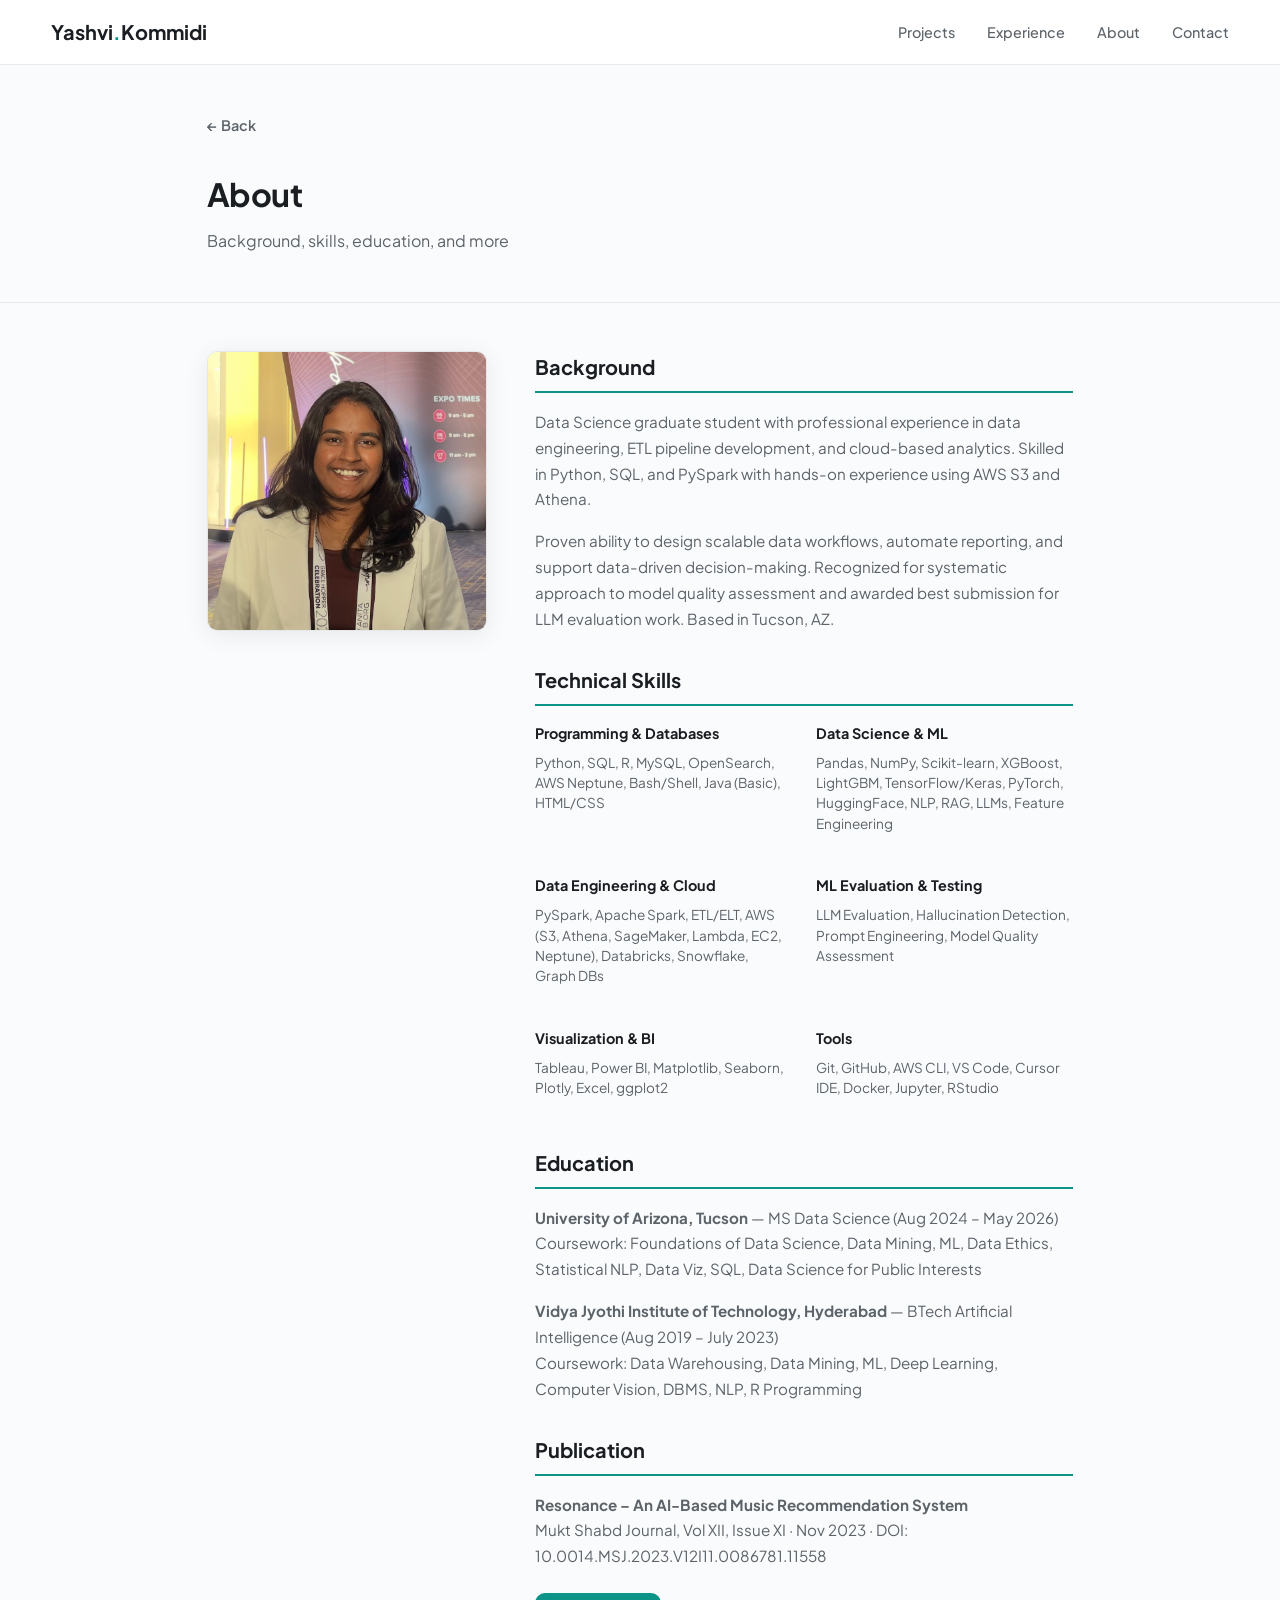
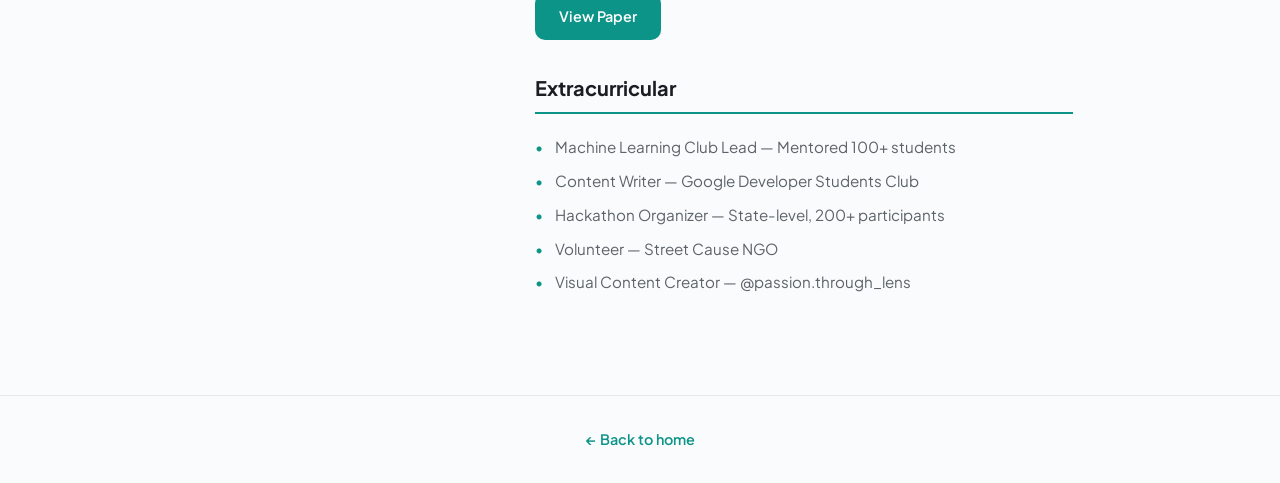
==== about.html @ 6f831b6b "updated portfolio" ====
<!DOCTYPE html>
<html lang="en">
<head>
  <meta charset="UTF-8">
  <meta name="viewport" content="width=device-width, initial-scale=1.0">
  <title>About | Yashvi Kommidi</title>
  <link rel="stylesheet" href="styles.css">
</head>
<body>
  <nav class="nav">
    <div class="nav-inner">
      <a href="index.html" class="nav-logo">Yashvi<span>.</span>Kommidi</a>
      <ul class="nav-links">
        <li><a href="projects.html">Projects</a></li>
        <li><a href="experience.html">Experience</a></li>
        <li><a href="about.html">About</a></li>
        <li><a href="contact.html">Contact</a></li>
      </ul>
    </div>
  </nav>

  <main>
    <header class="page-header">
      <div class="container">
        <a href="index.html" class="back-link">← Back</a>
        <h1>About</h1>
        <p>Background, skills, education, and more</p>
      </div>
    </header>

    <div class="page-content">
      <div class="about-grid container">
        <div>
          <img src="Yashvi-Headshot.png" alt="Yashvi Kommidi" class="about-photo">
        </div>
        <div class="about-text">
          <h2>Background</h2>
          <p>Data Science graduate student with professional experience in data engineering, ETL pipeline development, and cloud-based analytics. Skilled in Python, SQL, and PySpark with hands-on experience using AWS S3 and Athena.</p>
          <p>Proven ability to design scalable data workflows, automate reporting, and support data-driven decision-making. Recognized for systematic approach to model quality assessment and awarded best submission for LLM evaluation work. Based in Tucson, AZ.</p>

          <h2>Technical Skills</h2>
          <div class="skills-grid">
            <div class="skill-group">
              <h4>Programming & Databases</h4>
              <p>Python, SQL, R, MySQL, OpenSearch, AWS Neptune, Bash/Shell, Java (Basic), HTML/CSS</p>
            </div>
            <div class="skill-group">
              <h4>Data Science & ML</h4>
              <p>Pandas, NumPy, Scikit-learn, XGBoost, LightGBM, TensorFlow/Keras, PyTorch, HuggingFace, NLP, RAG, LLMs, Feature Engineering</p>
            </div>
            <div class="skill-group">
              <h4>Data Engineering & Cloud</h4>
              <p>PySpark, Apache Spark, ETL/ELT, AWS (S3, Athena, SageMaker, Lambda, EC2, Neptune), Databricks, Snowflake, Graph DBs</p>
            </div>
            <div class="skill-group">
              <h4>ML Evaluation & Testing</h4>
              <p>LLM Evaluation, Hallucination Detection, Prompt Engineering, Model Quality Assessment</p>
            </div>
            <div class="skill-group">
              <h4>Visualization & BI</h4>
              <p>Tableau, Power BI, Matplotlib, Seaborn, Plotly, Excel, ggplot2</p>
            </div>
            <div class="skill-group">
              <h4>Tools</h4>
              <p>Git, GitHub, AWS CLI, VS Code, Cursor IDE, Docker, Jupyter, RStudio</p>
            </div>
          </div>

          <h2>Education</h2>
          <p><strong>University of Arizona, Tucson</strong> — MS Data Science (Aug 2024 – May 2026)<br>
          Coursework: Foundations of Data Science, Data Mining, ML, Data Ethics, Statistical NLP, Data Viz, SQL, Data Science for Public Interests</p>
          <p><strong>Vidya Jyothi Institute of Technology, Hyderabad</strong> — BTech Artificial Intelligence (Aug 2019 – July 2023)<br>
          Coursework: Data Warehousing, Data Mining, ML, Deep Learning, Computer Vision, DBMS, NLP, R Programming</p>

          <h2>Publication</h2>
          <p><strong>Resonance – An AI-Based Music Recommendation System</strong><br>
          Mukt Shabd Journal, Vol XII, Issue XI · Nov 2023 · DOI: 10.0014.MSJ.2023.V12I11.0086781.11558</p>
          <a href="https://drive.google.com/file/d/1gzqnqo-cXWn5aWSzeSQhgC--XxMC0NS5/view" class="btn btn-primary" target="_blank" style="margin-top:0.5rem">View Paper</a>

          <h2>Extracurricular</h2>
          <ul>
            <li>Machine Learning Club Lead — Mentored 100+ students</li>
            <li>Content Writer — Google Developer Students Club</li>
            <li>Hackathon Organizer — State-level, 200+ participants</li>
            <li>Volunteer — Street Cause NGO</li>
            <li>Visual Content Creator — @passion.through_lens</li>
          </ul>
        </div>
      </div>
    </div>
  </main>

  <footer class="footer">
    <p><a href="index.html">← Back to home</a></p>
  </footer>
</body>
</html>
---- styles.css ----
/* Yashvi Kommidi Portfolio - Light & Professional */
@import url('https://fonts.googleapis.com/css2?family=Plus+Jakarta+Sans:wght@400;500;600;700;800&display=swap');

* {
  margin: 0;
  padding: 0;
  box-sizing: border-box;
}

:root {
  --bg: #fafbfc;
  --bg-alt: #ffffff;
  --bg-card: #ffffff;
  --text: #1a1d21;
  --text-muted: #5c6369;
  --accent: #0d9488;
  --accent-hover: #0f766e;
  --border: rgba(0,0,0,0.08);
  --radius: 10px;
  --max: 960px;
  --gap: 2rem;
}

html {
  scroll-behavior: smooth;
}

body {
  font-family: 'Plus Jakarta Sans', -apple-system, sans-serif;
  background: var(--bg);
  color: var(--text);
  line-height: 1.6;
}

a {
  color: inherit;
  text-decoration: none;
}

/* Layout */
.container {
  max-width: var(--max);
  margin: 0 auto;
  padding: 0 4%;
}

/* Nav */
.nav {
  position: fixed;
  top: 0;
  left: 0;
  right: 0;
  z-index: 100;
  background: rgba(255,255,255,0.95);
  backdrop-filter: blur(10px);
  border-bottom: 1px solid var(--border);
  padding: 1rem 4%;
}

.nav-inner {
  max-width: 1200px;
  margin: 0 auto;
  display: flex;
  justify-content: space-between;
  align-items: center;
}

.nav-logo {
  font-size: 1.25rem;
  font-weight: 700;
  color: var(--text);
}

.nav-logo span { color: var(--accent); }

.nav-links {
  display: flex;
  gap: 2rem;
  list-style: none;
}

.nav-links a {
  font-size: 0.9rem;
  font-weight: 500;
  color: var(--text-muted);
  transition: color 0.2s;
}

.nav-links a:hover { color: var(--accent); }

/* Hero */
.hero {
  min-height: 100vh;
  display: flex;
  align-items: center;
  padding: 6rem 1.5rem 4rem;
}

.hero-content {
  max-width: 640px;
}

.hero h1 {
  font-size: clamp(2.5rem, 6vw, 3.5rem);
  font-weight: 800;
  line-height: 1.1;
  letter-spacing: -0.03em;
  margin-bottom: 1rem;
}

.hero-subtitle {
  font-size: 1.25rem;
  color: var(--accent);
  font-weight: 600;
  margin-bottom: 0.75rem;
}

.hero-tagline {
  color: var(--text-muted);
  font-size: 1.05rem;
  margin-bottom: 2rem;
  max-width: 480px;
}

.hero-cta {
  display: flex;
  gap: 1rem;
}

.btn {
  display: inline-flex;
  align-items: center;
  gap: 0.5rem;
  padding: 0.75rem 1.5rem;
  font-size: 0.9rem;
  font-weight: 600;
  border-radius: var(--radius);
  transition: all 0.2s;
  cursor: pointer;
  border: none;
  font-family: inherit;
}

.btn-primary {
  background: var(--accent);
  color: white;
}

.btn-primary:hover {
  background: var(--accent-hover);
}

.btn-secondary {
  background: transparent;
  color: var(--accent);
  border: 2px solid var(--accent);
}

.btn-secondary:hover {
  background: rgba(13,148,136,0.08);
}

/* Section cards - landing page */
.section-cards {
  padding: 4rem 1.5rem;
}

.section-cards-grid {
  max-width: var(--max);
  margin: 0 auto;
  display: grid;
  grid-template-columns: repeat(2, 1fr);
  gap: var(--gap);
}

.card-link {
  display: block;
  background: var(--bg-alt);
  border: 1px solid var(--border);
  border-radius: var(--radius);
  padding: 2rem;
  transition: all 0.2s;
  position: relative;
}

.card-link:hover {
  border-color: var(--accent);
  box-shadow: 0 4px 20px rgba(0,0,0,0.06);
}

.card-link::after {
  content: '→';
  position: absolute;
  top: 2rem;
  right: 2rem;
  font-size: 1.25rem;
  font-weight: 700;
  color: var(--accent);
  opacity: 0;
  transition: opacity 0.2s;
}

.card-link:hover::after { opacity: 1; }

.card-num {
  font-size: 0.75rem;
  font-weight: 700;
  color: var(--accent);
  letter-spacing: 0.1em;
  margin-bottom: 0.75rem;
}

.card-title {
  font-size: 1.5rem;
  font-weight: 700;
  margin-bottom: 0.5rem;
}

.card-desc {
  font-size: 0.95rem;
  color: var(--text-muted);
  line-height: 1.5;
}

/* Page header */
.page-header {
  padding: 7rem 4% 3rem;
  border-bottom: 1px solid var(--border);
}

.page-header h1 {
  font-size: 2rem;
  font-weight: 700;
  letter-spacing: -0.02em;
}

.page-header p {
  color: var(--text-muted);
  margin-top: 0.5rem;
}

/* Detail pages content */
.page-content {
  padding: 3rem 4% 5rem;
}

/* Experience list */
.exp-list {
  max-width: var(--max);
  margin: 0 auto;
}

.exp-item {
  padding: 2rem 0;
  border-bottom: 1px solid var(--border);
  display: grid;
  grid-template-columns: 140px 1fr;
  gap: 2rem;
  align-items: start;
}

.exp-item:last-child {
  border-bottom: none;
}

.exp-date {
  font-size: 0.85rem;
  font-weight: 600;
  color: var(--accent);
}

.exp-role {
  font-size: 1.1rem;
  font-weight: 700;
  margin-bottom: 0.25rem;
}

.exp-company {
  font-size: 0.95rem;
  color: var(--text-muted);
  margin-bottom: 1rem;
}

.exp-desc ul {
  list-style: none;
}

.exp-desc li {
  padding: 0.35rem 0;
  padding-left: 1.25rem;
  position: relative;
  font-size: 0.95rem;
  color: var(--text-muted);
  line-height: 1.5;
}

.exp-desc li::before {
  content: '—';
  position: absolute;
  left: 0;
  color: var(--accent);
}

/* Projects grid */
.projects-grid {
  max-width: var(--max);
  margin: 0 auto;
  display: grid;
  grid-template-columns: repeat(2, 1fr);
  gap: var(--gap);
}

.project-card {
  background: var(--bg-alt);
  border: 1px solid var(--border);
  border-radius: var(--radius);
  padding: 1.75rem;
  transition: all 0.2s;
}

.project-card:hover {
  border-color: var(--accent);
  box-shadow: 0 4px 20px rgba(13,148,136,0.12);
}

a.project-card {
  text-decoration: none;
  color: inherit;
  display: block;
}

.project-card h3 {
  font-size: 1.15rem;
  font-weight: 700;
  margin-bottom: 0.5rem;
}

.project-card p {
  font-size: 0.9rem;
  color: var(--text-muted);
  margin-bottom: 1rem;
  line-height: 1.5;
}

.project-details {
  font-size: 0.88rem;
  color: var(--text-muted);
  line-height: 1.6;
  margin-bottom: 1rem;
}

.publication-badge,
.award-badge,
.date-badge {
  display: inline-block;
  font-size: 0.75rem;
  font-weight: 600;
  padding: 0.3rem 0.75rem;
  border-radius: 6px;
  margin-top: 0.5rem;
}

.publication-badge {
  background: rgba(13,148,136,0.12);
  color: var(--accent);
}

.award-badge {
  background: rgba(13,148,136,0.12);
  color: var(--accent);
}

.date-badge {
  background: rgba(13,148,136,0.08);
  color: var(--accent);
}

.project-tags {
  display: flex;
  flex-wrap: wrap;
  gap: 0.5rem;
}

.project-tags span {
  font-size: 0.75rem;
  font-weight: 600;
  padding: 0.25rem 0.65rem;
  background: rgba(13,148,136,0.08);
  color: var(--accent);
  border-radius: 6px;
}

.project-card a.ext-link {
  font-size: 0.85rem;
  font-weight: 600;
  color: var(--accent);
  margin-top: 1rem;
  display: inline-flex;
  align-items: center;
  gap: 0.35rem;
}

/* About page */
.about-grid {
  max-width: var(--max);
  margin: 0 auto;
  display: grid;
  grid-template-columns: 280px 1fr;
  gap: 3rem;
  align-items: start;
}

.about-photo {
  width: 100%;
  aspect-ratio: 1;
  object-fit: cover;
  border-radius: var(--radius);
  border: 1px solid var(--border);
  box-shadow: 0 4px 24px rgba(0,0,0,0.08);
}

.about-text h2 {
  font-size: 1.25rem;
  font-weight: 700;
  margin: 2rem 0 1rem;
  padding-bottom: 0.5rem;
  border-bottom: 2px solid var(--accent);
  color: var(--text);
}

.about-text h2:first-child { margin-top: 0; }

.about-text p, .about-text ul {
  color: var(--text-muted);
  font-size: 0.95rem;
  margin-bottom: 1rem;
  line-height: 1.7;
}

.about-text ul {
  list-style: none;
}

.about-text li {
  padding: 0.25rem 0;
  padding-left: 1.25rem;
  position: relative;
}

.about-text li::before {
  content: '•';
  position: absolute;
  left: 0;
  color: var(--accent);
}

/* Skills grid */
.skills-grid {
  display: grid;
  grid-template-columns: repeat(2, 1fr);
  gap: 1.5rem;
  margin-top: 1rem;
}

.skill-group h4 {
  font-size: 0.9rem;
  font-weight: 700;
  margin-bottom: 0.5rem;
  color: var(--text);
}

.skill-group p {
  font-size: 0.85rem;
  color: var(--text-muted);
  line-height: 1.5;
}

/* Contact page */
.contact-page {
  max-width: 480px;
  margin: 0 auto;
  padding: 4rem 1.5rem;
}

.contact-page h1 {
  font-size: 2rem;
  font-weight: 800;
  margin-bottom: 0.5rem;
}

.contact-page .lead {
  color: var(--text-muted);
  margin-bottom: 2.5rem;
}

.contact-links {
  display: flex;
  flex-direction: column;
  gap: 1rem;
}

.contact-links a {
  display: flex;
  align-items: center;
  gap: 1rem;
  padding: 1.25rem;
  background: var(--bg-alt);
  border: 1px solid var(--border);
  border-radius: var(--radius);
  transition: all 0.2s;
}

.contact-links a:hover {
  border-color: var(--accent);
  box-shadow: 0 4px 16px rgba(13,148,136,0.1);
}

.contact-links .icon {
  font-size: 1.5rem;
  flex-shrink: 0;
}

.contact-links a > div {
  display: flex;
  flex-direction: column;
  gap: 0.25rem;
}

.contact-links .label {
  font-weight: 600;
  font-size: 0.95rem;
}

.contact-links .value {
  font-size: 0.9rem;
  color: var(--text-muted);
}

/* Footer */
.footer {
  padding: 2rem 4%;
  border-top: 1px solid var(--border);
  text-align: center;
}

.footer p {
  font-size: 0.9rem;
  color: var(--text-muted);
}

.footer a {
  color: var(--accent);
  font-weight: 600;
}

/* Back link */
.back-link {
  display: inline-flex;
  align-items: center;
  gap: 0.5rem;
  font-size: 0.9rem;
  font-weight: 600;
  color: var(--text-muted);
  margin-bottom: 2rem;
  transition: color 0.2s;
}

.back-link:hover { color: var(--text); }

/* Responsive */
@media (max-width: 768px) {
  .section-cards-grid { grid-template-columns: 1fr; }
  .exp-item { grid-template-columns: 1fr; gap: 0.5rem; }
  .projects-grid { grid-template-columns: 1fr; }
  .about-grid { grid-template-columns: 1fr; }
  .skills-grid { grid-template-columns: 1fr; }

  .nav-links {
    display: none;
  }

  .hero-cta { flex-direction: column; }
}

/* Hamburger - minimal */
.hamburger {
  display: none;
  flex-direction: column;
  gap: 5px;
  cursor: pointer;
}

.hamburger span {
  width: 24px;
  height: 2px;
  background: var(--text);
}

@media (max-width: 768px) {
  .hamburger { display: flex; }
  .nav-links {
    display: none;
    position: absolute;
    top: 100%;
    left: 0;
    right: 0;
    background: var(--bg-alt);
    flex-direction: column;
    padding: 1rem;
    border-bottom: 1px solid var(--border);
  }
  .nav-links.active { display: flex; }
}
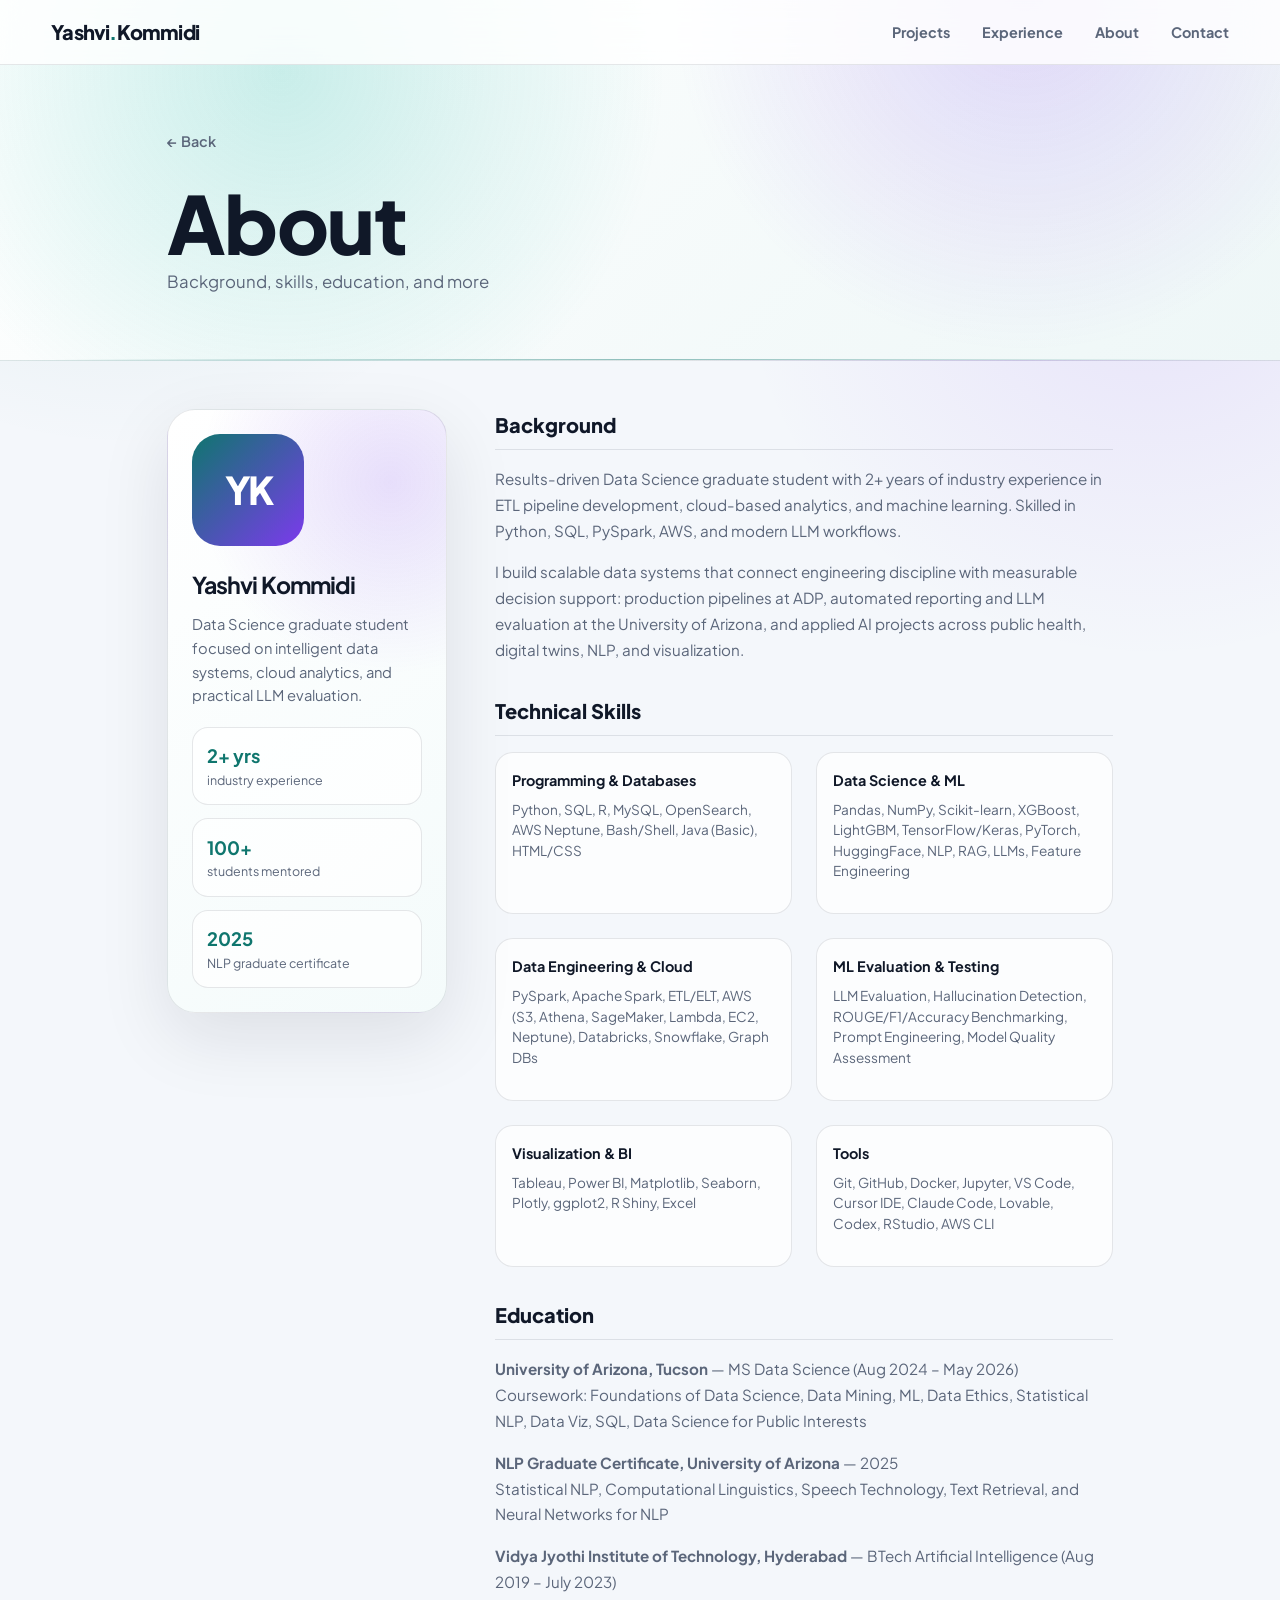
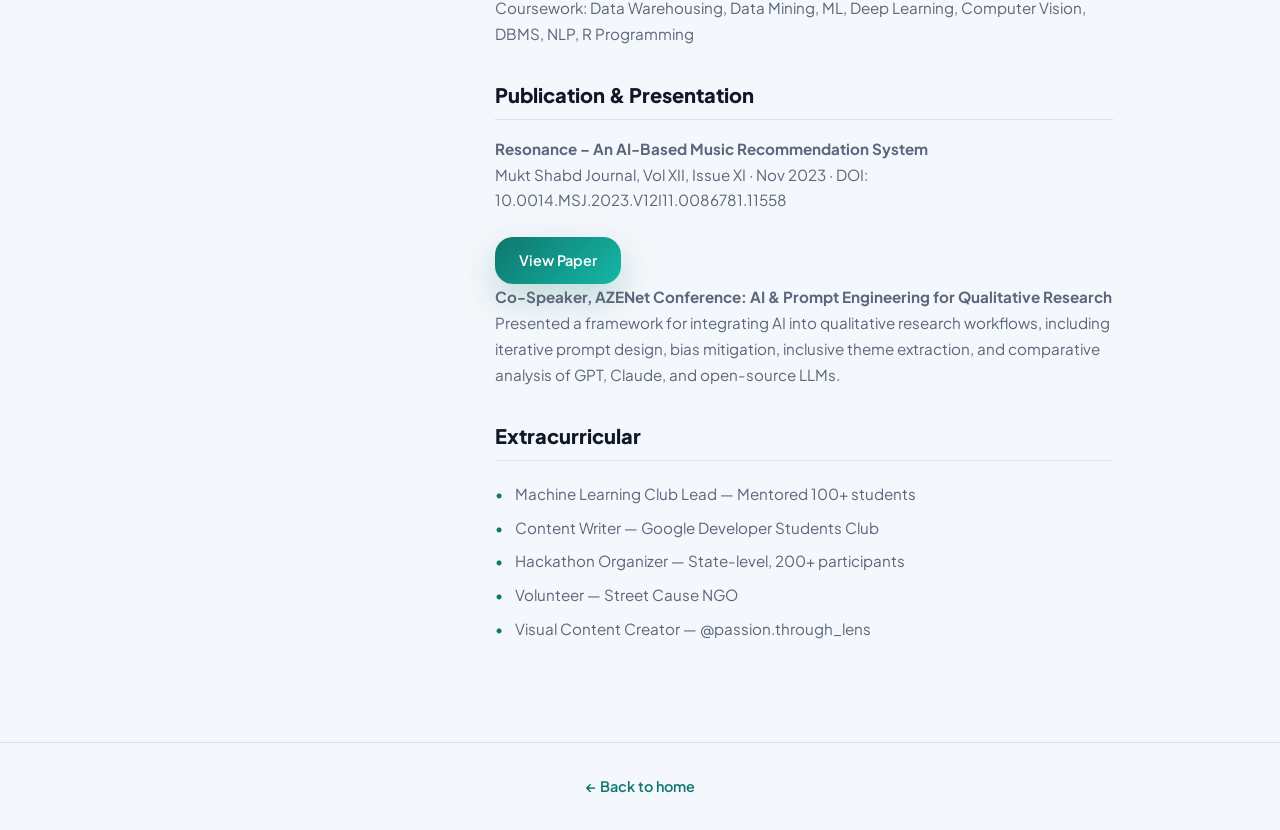
==== commit b724cc46: "Update portfolio visuals and resume content Co-authored-by: Cursor <cursoragent@cursor.com>" ====
--- a/about.html
+++ b/about.html
@@ -30,13 +30,20 @@
 
     <div class="page-content">
       <div class="about-grid container">
-        <div>
-          <img src="Yashvi-Headshot.png" alt="Yashvi Kommidi" class="about-photo">
-        </div>
+        <aside class="profile-card">
+          <div class="profile-initials">YK</div>
+          <h2>Yashvi Kommidi</h2>
+          <p>Data Science graduate student focused on intelligent data systems, cloud analytics, and practical LLM evaluation.</p>
+          <div class="quick-stats">
+            <div><strong>2+ yrs</strong><span>industry experience</span></div>
+            <div><strong>100+</strong><span>students mentored</span></div>
+            <div><strong>2025</strong><span>NLP graduate certificate</span></div>
+          </div>
+        </aside>
         <div class="about-text">
           <h2>Background</h2>
-          <p>Data Science graduate student with professional experience in data engineering, ETL pipeline development, and cloud-based analytics. Skilled in Python, SQL, and PySpark with hands-on experience using AWS S3 and Athena.</p>
-          <p>Proven ability to design scalable data workflows, automate reporting, and support data-driven decision-making. Recognized for systematic approach to model quality assessment and awarded best submission for LLM evaluation work. Based in Tucson, AZ.</p>
+          <p>Results-driven Data Science graduate student with 2+ years of industry experience in ETL pipeline development, cloud-based analytics, and machine learning. Skilled in Python, SQL, PySpark, AWS, and modern LLM workflows.</p>
+          <p>I build scalable data systems that connect engineering discipline with measurable decision support: production pipelines at ADP, automated reporting and LLM evaluation at the University of Arizona, and applied AI projects across public health, digital twins, NLP, and visualization.</p>
 
           <h2>Technical Skills</h2>
           <div class="skills-grid">
@@ -54,28 +61,32 @@
             </div>
             <div class="skill-group">
               <h4>ML Evaluation & Testing</h4>
-              <p>LLM Evaluation, Hallucination Detection, Prompt Engineering, Model Quality Assessment</p>
+              <p>LLM Evaluation, Hallucination Detection, ROUGE/F1/Accuracy Benchmarking, Prompt Engineering, Model Quality Assessment</p>
             </div>
             <div class="skill-group">
               <h4>Visualization & BI</h4>
-              <p>Tableau, Power BI, Matplotlib, Seaborn, Plotly, Excel, ggplot2</p>
+              <p>Tableau, Power BI, Matplotlib, Seaborn, Plotly, ggplot2, R Shiny, Excel</p>
             </div>
             <div class="skill-group">
               <h4>Tools</h4>
-              <p>Git, GitHub, AWS CLI, VS Code, Cursor IDE, Docker, Jupyter, RStudio</p>
+              <p>Git, GitHub, Docker, Jupyter, VS Code, Cursor IDE, Claude Code, Lovable, Codex, RStudio, AWS CLI</p>
             </div>
           </div>
 
           <h2>Education</h2>
           <p><strong>University of Arizona, Tucson</strong> — MS Data Science (Aug 2024 – May 2026)<br>
           Coursework: Foundations of Data Science, Data Mining, ML, Data Ethics, Statistical NLP, Data Viz, SQL, Data Science for Public Interests</p>
+          <p><strong>NLP Graduate Certificate, University of Arizona</strong> — 2025<br>
+          Statistical NLP, Computational Linguistics, Speech Technology, Text Retrieval, and Neural Networks for NLP</p>
           <p><strong>Vidya Jyothi Institute of Technology, Hyderabad</strong> — BTech Artificial Intelligence (Aug 2019 – July 2023)<br>
           Coursework: Data Warehousing, Data Mining, ML, Deep Learning, Computer Vision, DBMS, NLP, R Programming</p>
 
-          <h2>Publication</h2>
+          <h2>Publication & Presentation</h2>
           <p><strong>Resonance – An AI-Based Music Recommendation System</strong><br>
           Mukt Shabd Journal, Vol XII, Issue XI · Nov 2023 · DOI: 10.0014.MSJ.2023.V12I11.0086781.11558</p>
           <a href="https://drive.google.com/file/d/1gzqnqo-cXWn5aWSzeSQhgC--XxMC0NS5/view" class="btn btn-primary" target="_blank" style="margin-top:0.5rem">View Paper</a>
+          <p><strong>Co-Speaker, AZENet Conference: AI & Prompt Engineering for Qualitative Research</strong><br>
+          Presented a framework for integrating AI into qualitative research workflows, including iterative prompt design, bias mitigation, inclusive theme extraction, and comparative analysis of GPT, Claude, and open-source LLMs.</p>
 
           <h2>Extracurricular</h2>
           <ul>
--- a/styles.css
+++ b/styles.css
@@ -1,4 +1,4 @@
-/* Yashvi Kommidi Portfolio - Light & Professional */
+/* Yashvi Kommidi Portfolio - Modern data/AI visual system */
 @import url('https://fonts.googleapis.com/css2?family=Plus+Jakarta+Sans:wght@400;500;600;700;800&display=swap');
 
 * {
@@ -8,17 +8,20 @@
 }
 
 :root {
-  --bg: #fafbfc;
+  --bg: #f4f7fb;
   --bg-alt: #ffffff;
   --bg-card: #ffffff;
-  --text: #1a1d21;
-  --text-muted: #5c6369;
-  --accent: #0d9488;
-  --accent-hover: #0f766e;
-  --border: rgba(0,0,0,0.08);
-  --radius: 10px;
-  --max: 960px;
+  --text: #101828;
+  --text-muted: #5b667a;
+  --accent: #0f766e;
+  --accent-hover: #0d5f59;
+  --accent-2: #7c3aed;
+  --ink: #09111f;
+  --border: rgba(15, 23, 42, 0.1);
+  --radius: 18px;
+  --max: 1040px;
   --gap: 2rem;
+  --shadow: 0 24px 70px rgba(15, 23, 42, 0.1);
 }
 
 html {
@@ -27,7 +30,10 @@
 
 body {
   font-family: 'Plus Jakarta Sans', -apple-system, sans-serif;
-  background: var(--bg);
+  background:
+    radial-gradient(circle at 10% 0%, rgba(15, 118, 110, 0.12), transparent 28rem),
+    radial-gradient(circle at 90% 10%, rgba(124, 58, 237, 0.11), transparent 26rem),
+    var(--bg);
   color: var(--text);
   line-height: 1.6;
 }
@@ -51,8 +57,8 @@
   left: 0;
   right: 0;
   z-index: 100;
-  background: rgba(255,255,255,0.95);
-  backdrop-filter: blur(10px);
+  background: rgba(255, 255, 255, 0.82);
+  backdrop-filter: blur(18px);
   border-bottom: 1px solid var(--border);
   padding: 1rem 4%;
 }
@@ -67,8 +73,9 @@
 
 .nav-logo {
   font-size: 1.25rem;
-  font-weight: 700;
+  font-weight: 800;
   color: var(--text);
+  letter-spacing: -0.04em;
 }
 
 .nav-logo span { color: var(--accent); }
@@ -81,7 +88,7 @@
 
 .nav-links a {
   font-size: 0.9rem;
-  font-weight: 500;
+  font-weight: 700;
   color: var(--text-muted);
   transition: color 0.2s;
 }
@@ -142,8 +149,9 @@
 }
 
 .btn-primary {
-  background: var(--accent);
+  background: linear-gradient(135deg, var(--accent), #14b8a6);
   color: white;
+  box-shadow: 0 14px 34px rgba(15, 118, 110, 0.22);
 }
 
 .btn-primary:hover {
@@ -224,19 +232,35 @@
 
 /* Page header */
 .page-header {
-  padding: 7rem 4% 3rem;
+  position: relative;
+  overflow: hidden;
+  padding: 8rem 4% 4rem;
   border-bottom: 1px solid var(--border);
+  background:
+    radial-gradient(circle at 22% 20%, rgba(20, 184, 166, 0.22), transparent 24rem),
+    radial-gradient(circle at 80% 0%, rgba(124, 58, 237, 0.18), transparent 22rem),
+    linear-gradient(135deg, #ffffff 0%, #eef7f7 100%);
+}
+
+.page-header::after {
+  content: "";
+  position: absolute;
+  inset: auto 4% 0;
+  height: 1px;
+  background: linear-gradient(90deg, transparent, rgba(15, 118, 110, 0.45), transparent);
 }
 
 .page-header h1 {
-  font-size: 2rem;
-  font-weight: 700;
+  font-size: clamp(2.5rem, 7vw, 5rem);
+  font-weight: 800;
+  line-height: 0.95;
   letter-spacing: -0.02em;
 }
 
 .page-header p {
   color: var(--text-muted);
   margin-top: 0.5rem;
+  font-size: 1.05rem;
 }
 
 /* Detail pages content */
@@ -251,28 +275,46 @@
 }
 
 .exp-item {
-  padding: 2rem 0;
-  border-bottom: 1px solid var(--border);
+  position: relative;
+  margin-bottom: 1.2rem;
+  padding: 1.5rem;
+  border: 1px solid var(--border);
+  border-radius: var(--radius);
+  background: rgba(255, 255, 255, 0.82);
+  box-shadow: 0 14px 40px rgba(15, 23, 42, 0.06);
   display: grid;
   grid-template-columns: 140px 1fr;
   gap: 2rem;
   align-items: start;
-}
-
-.exp-item:last-child {
-  border-bottom: none;
+  overflow: hidden;
+  transition: transform 0.2s ease, border-color 0.2s ease, box-shadow 0.2s ease;
+}
+
+.exp-item::before {
+  content: "";
+  position: absolute;
+  inset: 0 auto 0 0;
+  width: 4px;
+  background: linear-gradient(180deg, var(--accent), var(--accent-2));
+}
+
+.exp-item:hover,
+.project-card:hover,
+.contact-links a:hover {
+  transform: translateY(-4px);
 }
 
 .exp-date {
   font-size: 0.85rem;
-  font-weight: 600;
+  font-weight: 800;
   color: var(--accent);
 }
 
 .exp-role {
-  font-size: 1.1rem;
-  font-weight: 700;
+  font-size: 1.18rem;
+  font-weight: 800;
   margin-bottom: 0.25rem;
+  letter-spacing: -0.02em;
 }
 
 .exp-company {
@@ -306,21 +348,46 @@
   max-width: var(--max);
   margin: 0 auto;
   display: grid;
-  grid-template-columns: repeat(2, 1fr);
+  grid-template-columns: repeat(2, minmax(0, 1fr));
   gap: var(--gap);
 }
 
 .project-card {
-  background: var(--bg-alt);
+  position: relative;
+  background:
+    linear-gradient(145deg, rgba(255, 255, 255, 0.96), rgba(255, 255, 255, 0.78));
   border: 1px solid var(--border);
-  border-radius: var(--radius);
+  border-radius: 24px;
   padding: 1.75rem;
-  transition: all 0.2s;
+  transition: transform 0.2s ease, box-shadow 0.2s ease, border-color 0.2s ease;
+  box-shadow: 0 18px 54px rgba(15, 23, 42, 0.07);
+  overflow: hidden;
+}
+
+.project-card::before {
+  content: "";
+  position: absolute;
+  inset: 0 0 auto;
+  height: 4px;
+  background: linear-gradient(90deg, var(--accent), var(--accent-2));
+  opacity: 0;
+  transition: opacity 0.2s ease;
 }
 
 .project-card:hover {
   border-color: var(--accent);
-  box-shadow: 0 4px 20px rgba(13,148,136,0.12);
+  box-shadow: var(--shadow);
+}
+
+.project-card:hover::before {
+  opacity: 1;
+}
+
+.project-card-featured {
+  grid-column: span 1;
+  background:
+    radial-gradient(circle at 88% 8%, rgba(20, 184, 166, 0.18), transparent 12rem),
+    linear-gradient(145deg, #ffffff, #f5fbfb);
 }
 
 a.project-card {
@@ -330,9 +397,10 @@
 }
 
 .project-card h3 {
-  font-size: 1.15rem;
-  font-weight: 700;
+  font-size: 1.2rem;
+  font-weight: 800;
   margin-bottom: 0.5rem;
+  letter-spacing: -0.03em;
 }
 
 .project-card p {
@@ -356,7 +424,7 @@
   font-size: 0.75rem;
   font-weight: 600;
   padding: 0.3rem 0.75rem;
-  border-radius: 6px;
+  border-radius: 999px;
   margin-top: 0.5rem;
 }
 
@@ -383,11 +451,11 @@
 
 .project-tags span {
   font-size: 0.75rem;
-  font-weight: 600;
+  font-weight: 800;
   padding: 0.25rem 0.65rem;
-  background: rgba(13,148,136,0.08);
-  color: var(--accent);
-  border-radius: 6px;
+  background: rgba(15, 118, 110, 0.08);
+  color: var(--accent);
+  border-radius: 999px;
 }
 
 .project-card a.ext-link {
@@ -410,21 +478,76 @@
   align-items: start;
 }
 
-.about-photo {
-  width: 100%;
-  aspect-ratio: 1;
-  object-fit: cover;
-  border-radius: var(--radius);
+.profile-card {
+  position: sticky;
+  top: 6rem;
   border: 1px solid var(--border);
-  box-shadow: 0 4px 24px rgba(0,0,0,0.08);
+  border-radius: 28px;
+  padding: 1.5rem;
+  background:
+    radial-gradient(circle at 80% 12%, rgba(124, 58, 237, 0.16), transparent 12rem),
+    linear-gradient(145deg, #ffffff, #f4fbfb);
+  box-shadow: var(--shadow);
+}
+
+.profile-initials {
+  display: grid;
+  place-items: center;
+  width: 112px;
+  height: 112px;
+  margin-bottom: 1.25rem;
+  border-radius: 28px;
+  background: linear-gradient(135deg, var(--accent), var(--accent-2));
+  color: white;
+  font-size: 2.4rem;
+  font-weight: 800;
+  letter-spacing: -0.08em;
+}
+
+.profile-card h2 {
+  font-size: 1.45rem;
+  letter-spacing: -0.04em;
+}
+
+.profile-card p {
+  margin: 0.65rem 0 1.2rem;
+  color: var(--text-muted);
+  font-size: 0.92rem;
+}
+
+.quick-stats {
+  display: grid;
+  gap: 0.8rem;
+}
+
+.quick-stats div {
+  border: 1px solid var(--border);
+  border-radius: 16px;
+  padding: 0.85rem;
+  background: rgba(255, 255, 255, 0.7);
+}
+
+.quick-stats strong,
+.quick-stats span {
+  display: block;
+}
+
+.quick-stats strong {
+  color: var(--accent);
+  font-size: 1.15rem;
+}
+
+.quick-stats span {
+  color: var(--text-muted);
+  font-size: 0.78rem;
 }
 
 .about-text h2 {
   font-size: 1.25rem;
-  font-weight: 700;
+  font-weight: 800;
   margin: 2rem 0 1rem;
   padding-bottom: 0.5rem;
-  border-bottom: 2px solid var(--accent);
+  border-bottom: 1px solid var(--border);
   color: var(--text);
 }
 
@@ -462,6 +585,13 @@
   margin-top: 1rem;
 }
 
+.skill-group {
+  border: 1px solid var(--border);
+  border-radius: 18px;
+  padding: 1rem;
+  background: rgba(255, 255, 255, 0.72);
+}
+
 .skill-group h4 {
   font-size: 0.9rem;
   font-weight: 700;
@@ -477,7 +607,7 @@
 
 /* Contact page */
 .contact-page {
-  max-width: 480px;
+  max-width: 640px;
   margin: 0 auto;
   padding: 4rem 1.5rem;
 }
@@ -504,15 +634,16 @@
   align-items: center;
   gap: 1rem;
   padding: 1.25rem;
-  background: var(--bg-alt);
+  background: rgba(255, 255, 255, 0.86);
   border: 1px solid var(--border);
-  border-radius: var(--radius);
-  transition: all 0.2s;
+  border-radius: 20px;
+  box-shadow: 0 14px 40px rgba(15, 23, 42, 0.06);
+  transition: transform 0.2s ease, border-color 0.2s ease, box-shadow 0.2s ease;
 }
 
 .contact-links a:hover {
   border-color: var(--accent);
-  box-shadow: 0 4px 16px rgba(13,148,136,0.1);
+  box-shadow: var(--shadow);
 }
 
 .contact-links .icon {
@@ -575,39 +706,39 @@
   .about-grid { grid-template-columns: 1fr; }
   .skills-grid { grid-template-columns: 1fr; }
 
+  .nav {
+    padding: 0.85rem 4%;
+  }
+
+  .nav-inner {
+    align-items: flex-start;
+    flex-direction: column;
+    gap: 0.75rem;
+  }
+
   .nav-links {
-    display: none;
+    display: flex;
+    width: 100%;
+    gap: 0.6rem;
+    overflow-x: auto;
+    padding-bottom: 0.15rem;
   }
 
+  .nav-links a {
+    display: inline-flex;
+    border: 1px solid var(--border);
+    border-radius: 999px;
+    padding: 0.45rem 0.75rem;
+    background: rgba(255, 255, 255, 0.74);
+    white-space: nowrap;
+  }
+
   .hero-cta { flex-direction: column; }
 }
 
-/* Hamburger - minimal */
-.hamburger {
-  display: none;
-  flex-direction: column;
-  gap: 5px;
-  cursor: pointer;
-}
-
-.hamburger span {
-  width: 24px;
-  height: 2px;
-  background: var(--text);
-}
-
 @media (max-width: 768px) {
-  .hamburger { display: flex; }
-  .nav-links {
-    display: none;
-    position: absolute;
-    top: 100%;
-    left: 0;
-    right: 0;
-    background: var(--bg-alt);
-    flex-direction: column;
-    padding: 1rem;
-    border-bottom: 1px solid var(--border);
+  .home .nav-links a {
+    background: rgba(255, 255, 255, 0.08);
+    border-color: rgba(255, 255, 255, 0.14);
   }
-  .nav-links.active { display: flex; }
-}
+}
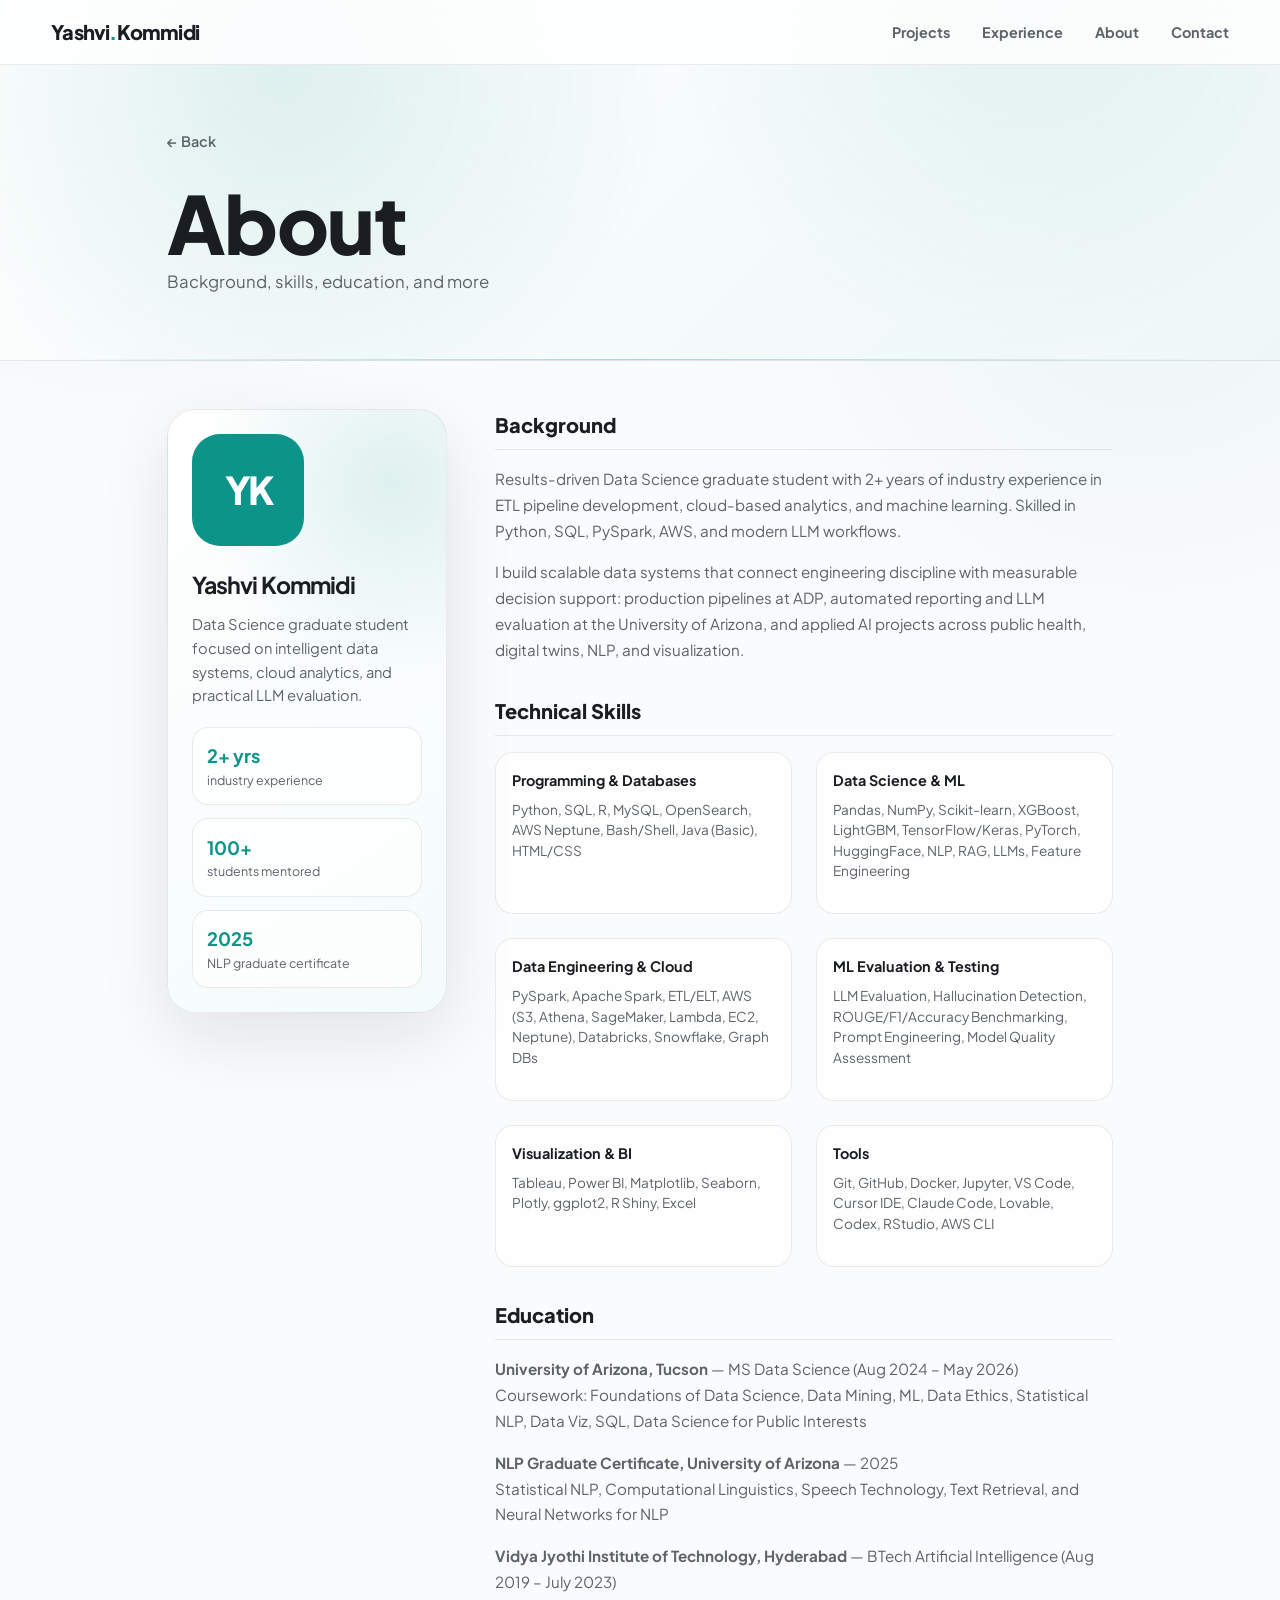
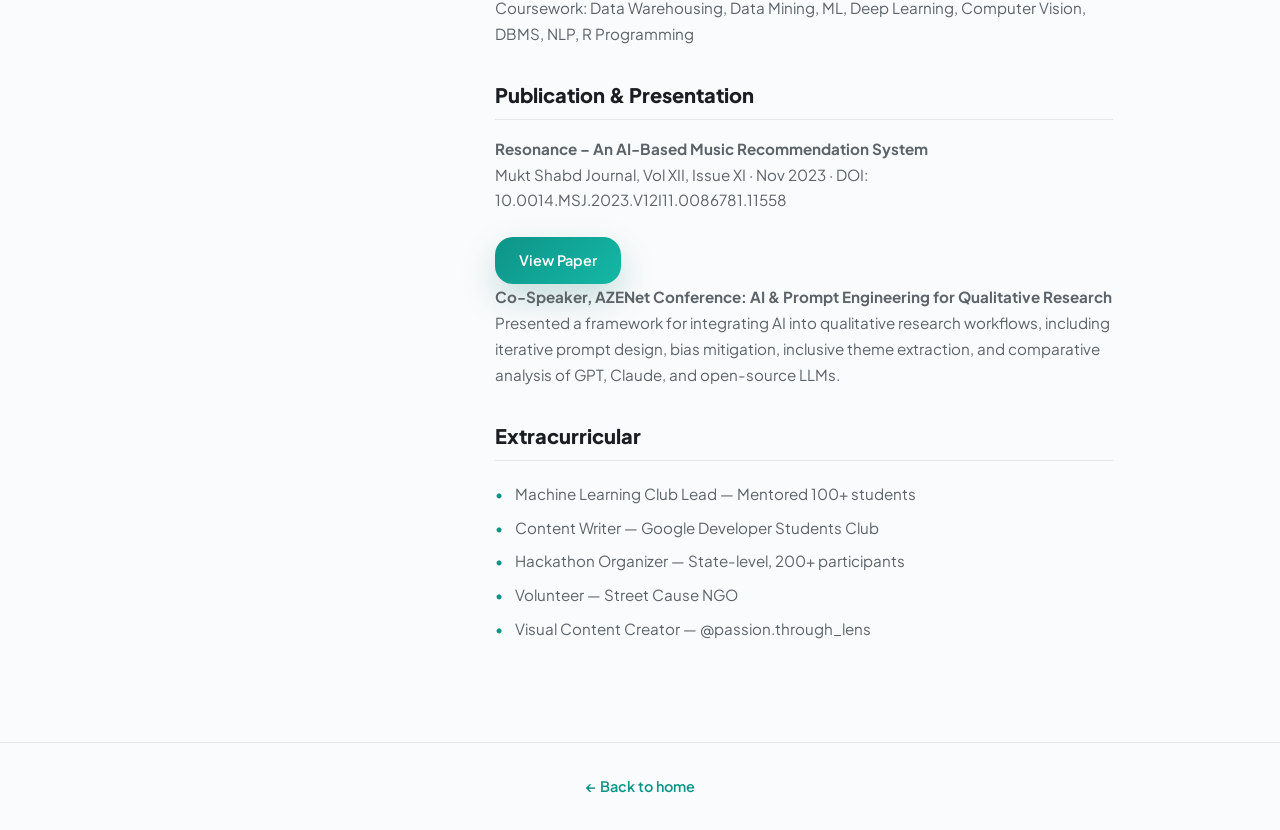
==== commit 56c70e69: "Restore light portfolio palette Co-authored-by: Cursor <cursoragent@cursor.com>" ====
--- a/about.html
+++ b/about.html
@@ -4,7 +4,7 @@
   <meta charset="UTF-8">
   <meta name="viewport" content="width=device-width, initial-scale=1.0">
   <title>About | Yashvi Kommidi</title>
-  <link rel="stylesheet" href="styles.css">
+  <link rel="stylesheet" href="styles.css?v=light-teal">
 </head>
 <body>
   <nav class="nav">
--- a/styles.css
+++ b/styles.css
@@ -8,16 +8,16 @@
 }
 
 :root {
-  --bg: #f4f7fb;
+  --bg: #fafbfc;
   --bg-alt: #ffffff;
   --bg-card: #ffffff;
-  --text: #101828;
-  --text-muted: #5b667a;
-  --accent: #0f766e;
-  --accent-hover: #0d5f59;
-  --accent-2: #7c3aed;
-  --ink: #09111f;
-  --border: rgba(15, 23, 42, 0.1);
+  --text: #1a1d21;
+  --text-muted: #5c6369;
+  --accent: #0d9488;
+  --accent-hover: #0f766e;
+  --accent-2: #14b8a6;
+  --ink: #1a1d21;
+  --border: rgba(0, 0, 0, 0.08);
   --radius: 18px;
   --max: 1040px;
   --gap: 2rem;
@@ -31,8 +31,8 @@
 body {
   font-family: 'Plus Jakarta Sans', -apple-system, sans-serif;
   background:
-    radial-gradient(circle at 10% 0%, rgba(15, 118, 110, 0.12), transparent 28rem),
-    radial-gradient(circle at 90% 10%, rgba(124, 58, 237, 0.11), transparent 26rem),
+    radial-gradient(circle at 10% 0%, rgba(13, 148, 136, 0.08), transparent 28rem),
+    radial-gradient(circle at 90% 10%, rgba(13, 148, 136, 0.06), transparent 26rem),
     var(--bg);
   color: var(--text);
   line-height: 1.6;
@@ -237,8 +237,8 @@
   padding: 8rem 4% 4rem;
   border-bottom: 1px solid var(--border);
   background:
-    radial-gradient(circle at 22% 20%, rgba(20, 184, 166, 0.22), transparent 24rem),
-    radial-gradient(circle at 80% 0%, rgba(124, 58, 237, 0.18), transparent 22rem),
+    radial-gradient(circle at 22% 20%, rgba(13, 148, 136, 0.12), transparent 24rem),
+    radial-gradient(circle at 80% 0%, rgba(13, 148, 136, 0.08), transparent 22rem),
     linear-gradient(135deg, #ffffff 0%, #eef7f7 100%);
 }
 
@@ -247,7 +247,7 @@
   position: absolute;
   inset: auto 4% 0;
   height: 1px;
-  background: linear-gradient(90deg, transparent, rgba(15, 118, 110, 0.45), transparent);
+  background: linear-gradient(90deg, transparent, rgba(13, 148, 136, 0.35), transparent);
 }
 
 .page-header h1 {
@@ -295,7 +295,7 @@
   position: absolute;
   inset: 0 auto 0 0;
   width: 4px;
-  background: linear-gradient(180deg, var(--accent), var(--accent-2));
+  background: var(--accent);
 }
 
 .exp-item:hover,
@@ -369,7 +369,7 @@
   position: absolute;
   inset: 0 0 auto;
   height: 4px;
-  background: linear-gradient(90deg, var(--accent), var(--accent-2));
+  background: var(--accent);
   opacity: 0;
   transition: opacity 0.2s ease;
 }
@@ -386,7 +386,7 @@
 .project-card-featured {
   grid-column: span 1;
   background:
-    radial-gradient(circle at 88% 8%, rgba(20, 184, 166, 0.18), transparent 12rem),
+    radial-gradient(circle at 88% 8%, rgba(13, 148, 136, 0.12), transparent 12rem),
     linear-gradient(145deg, #ffffff, #f5fbfb);
 }
 
@@ -485,7 +485,7 @@
   border-radius: 28px;
   padding: 1.5rem;
   background:
-    radial-gradient(circle at 80% 12%, rgba(124, 58, 237, 0.16), transparent 12rem),
+    radial-gradient(circle at 80% 12%, rgba(13, 148, 136, 0.12), transparent 12rem),
     linear-gradient(145deg, #ffffff, #f4fbfb);
   box-shadow: var(--shadow);
 }
@@ -497,7 +497,7 @@
   height: 112px;
   margin-bottom: 1.25rem;
   border-radius: 28px;
-  background: linear-gradient(135deg, var(--accent), var(--accent-2));
+  background: var(--accent);
   color: white;
   font-size: 2.4rem;
   font-weight: 800;
@@ -736,9 +736,3 @@
   .hero-cta { flex-direction: column; }
 }
 
-@media (max-width: 768px) {
-  .home .nav-links a {
-    background: rgba(255, 255, 255, 0.08);
-    border-color: rgba(255, 255, 255, 0.14);
-  }
-}
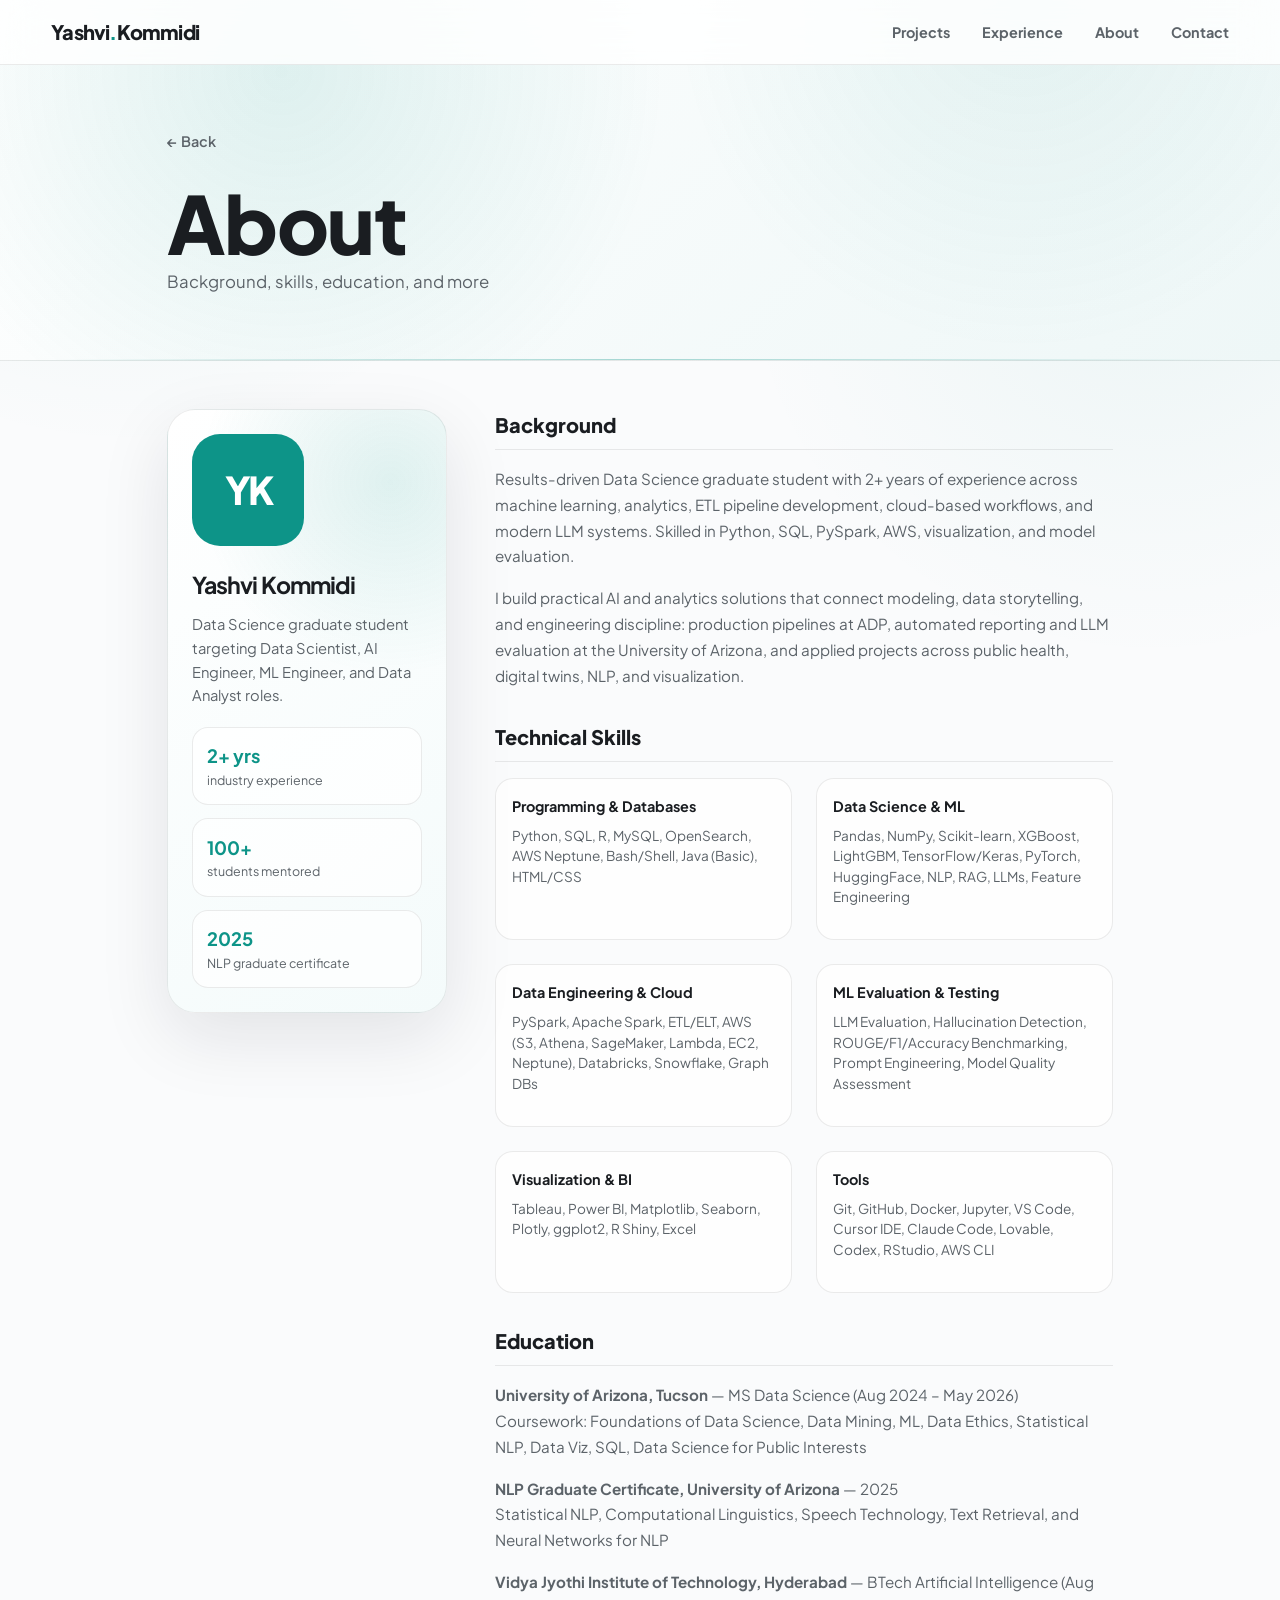
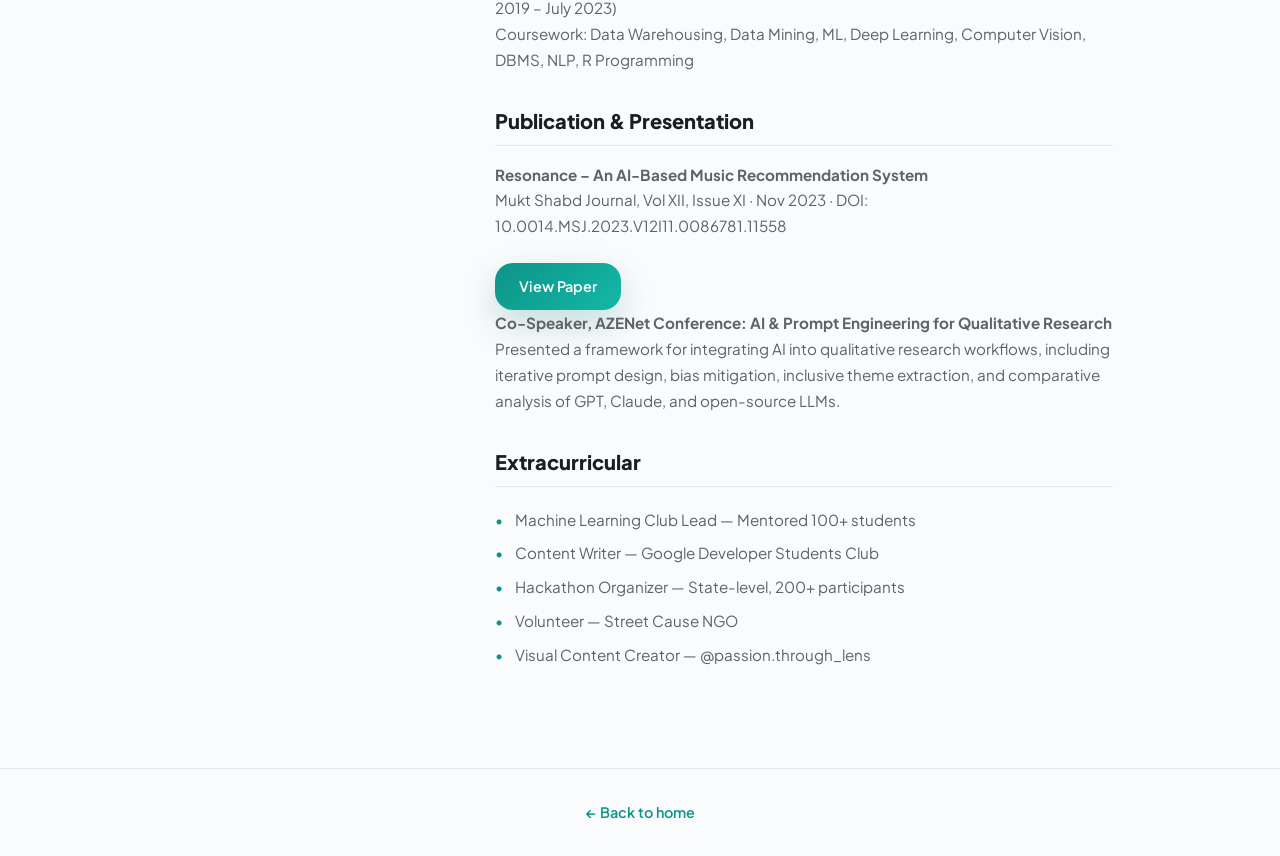
==== commit ba6ed16e: "Refine portfolio role positioning Co-authored-by: Cursor <cursoragent@cursor.com>" ====
--- a/about.html
+++ b/about.html
@@ -33,7 +33,7 @@
         <aside class="profile-card">
           <div class="profile-initials">YK</div>
           <h2>Yashvi Kommidi</h2>
-          <p>Data Science graduate student focused on intelligent data systems, cloud analytics, and practical LLM evaluation.</p>
+          <p>Data Science graduate student targeting Data Scientist, AI Engineer, ML Engineer, and Data Analyst roles.</p>
           <div class="quick-stats">
             <div><strong>2+ yrs</strong><span>industry experience</span></div>
             <div><strong>100+</strong><span>students mentored</span></div>
@@ -42,8 +42,8 @@
         </aside>
         <div class="about-text">
           <h2>Background</h2>
-          <p>Results-driven Data Science graduate student with 2+ years of industry experience in ETL pipeline development, cloud-based analytics, and machine learning. Skilled in Python, SQL, PySpark, AWS, and modern LLM workflows.</p>
-          <p>I build scalable data systems that connect engineering discipline with measurable decision support: production pipelines at ADP, automated reporting and LLM evaluation at the University of Arizona, and applied AI projects across public health, digital twins, NLP, and visualization.</p>
+          <p>Results-driven Data Science graduate student with 2+ years of experience across machine learning, analytics, ETL pipeline development, cloud-based workflows, and modern LLM systems. Skilled in Python, SQL, PySpark, AWS, visualization, and model evaluation.</p>
+          <p>I build practical AI and analytics solutions that connect modeling, data storytelling, and engineering discipline: production pipelines at ADP, automated reporting and LLM evaluation at the University of Arizona, and applied projects across public health, digital twins, NLP, and visualization.</p>
 
           <h2>Technical Skills</h2>
           <div class="skills-grid">
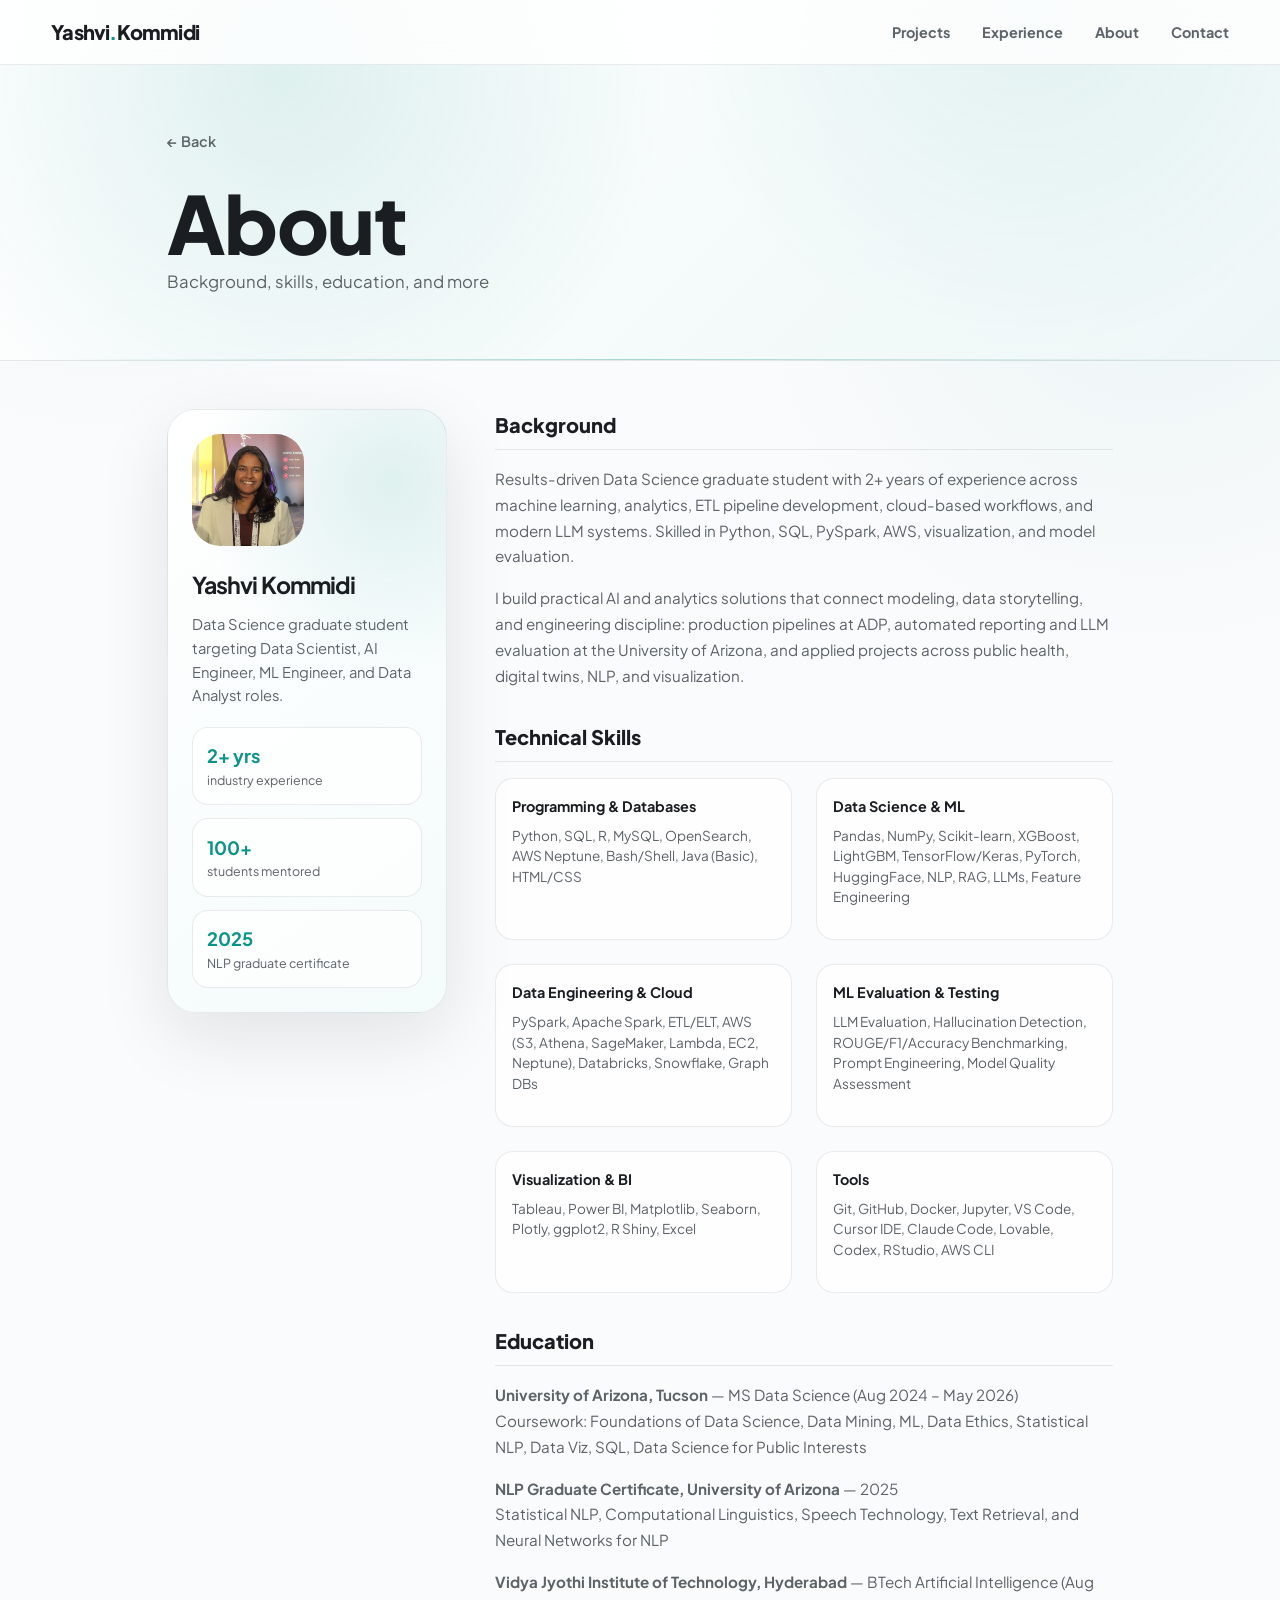
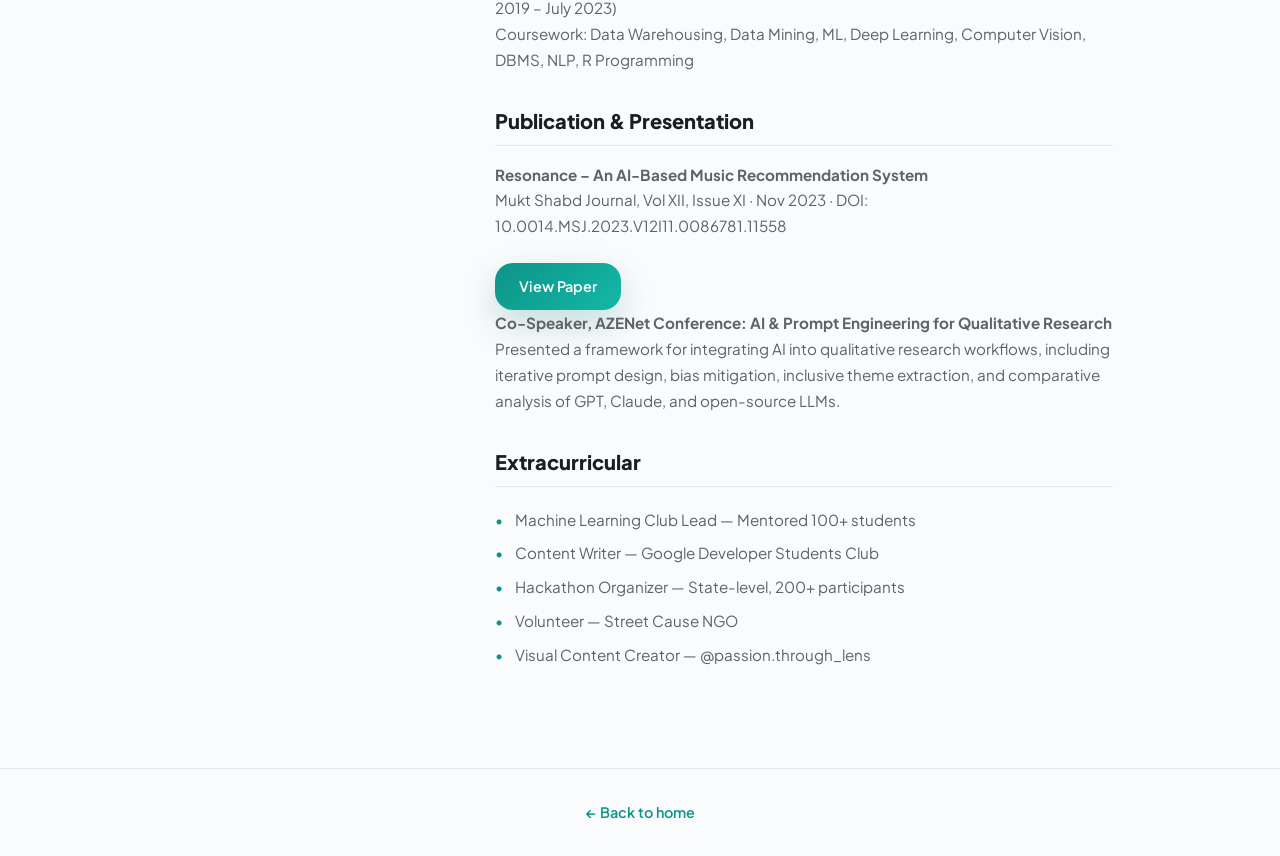
==== commit 3f9ffe64: "Show portfolio headshot Co-authored-by: Cursor <cursoragent@cursor.com>" ====
--- a/about.html
+++ b/about.html
@@ -31,7 +31,9 @@
     <div class="page-content">
       <div class="about-grid container">
         <aside class="profile-card">
-          <div class="profile-initials">YK</div>
+          <div class="profile-initials">
+            <img src="Yashvi-Headshot.png" alt="Yashvi Kommidi">
+          </div>
           <h2>Yashvi Kommidi</h2>
           <p>Data Science graduate student targeting Data Scientist, AI Engineer, ML Engineer, and Data Analyst roles.</p>
           <div class="quick-stats">
--- a/styles.css
+++ b/styles.css
@@ -491,17 +491,19 @@
 }
 
 .profile-initials {
-  display: grid;
-  place-items: center;
   width: 112px;
   height: 112px;
   margin-bottom: 1.25rem;
   border-radius: 28px;
+  overflow: hidden;
   background: var(--accent);
-  color: white;
-  font-size: 2.4rem;
-  font-weight: 800;
-  letter-spacing: -0.08em;
+}
+
+.profile-initials img {
+  width: 100%;
+  height: 100%;
+  object-fit: cover;
+  display: block;
 }
 
 .profile-card h2 {
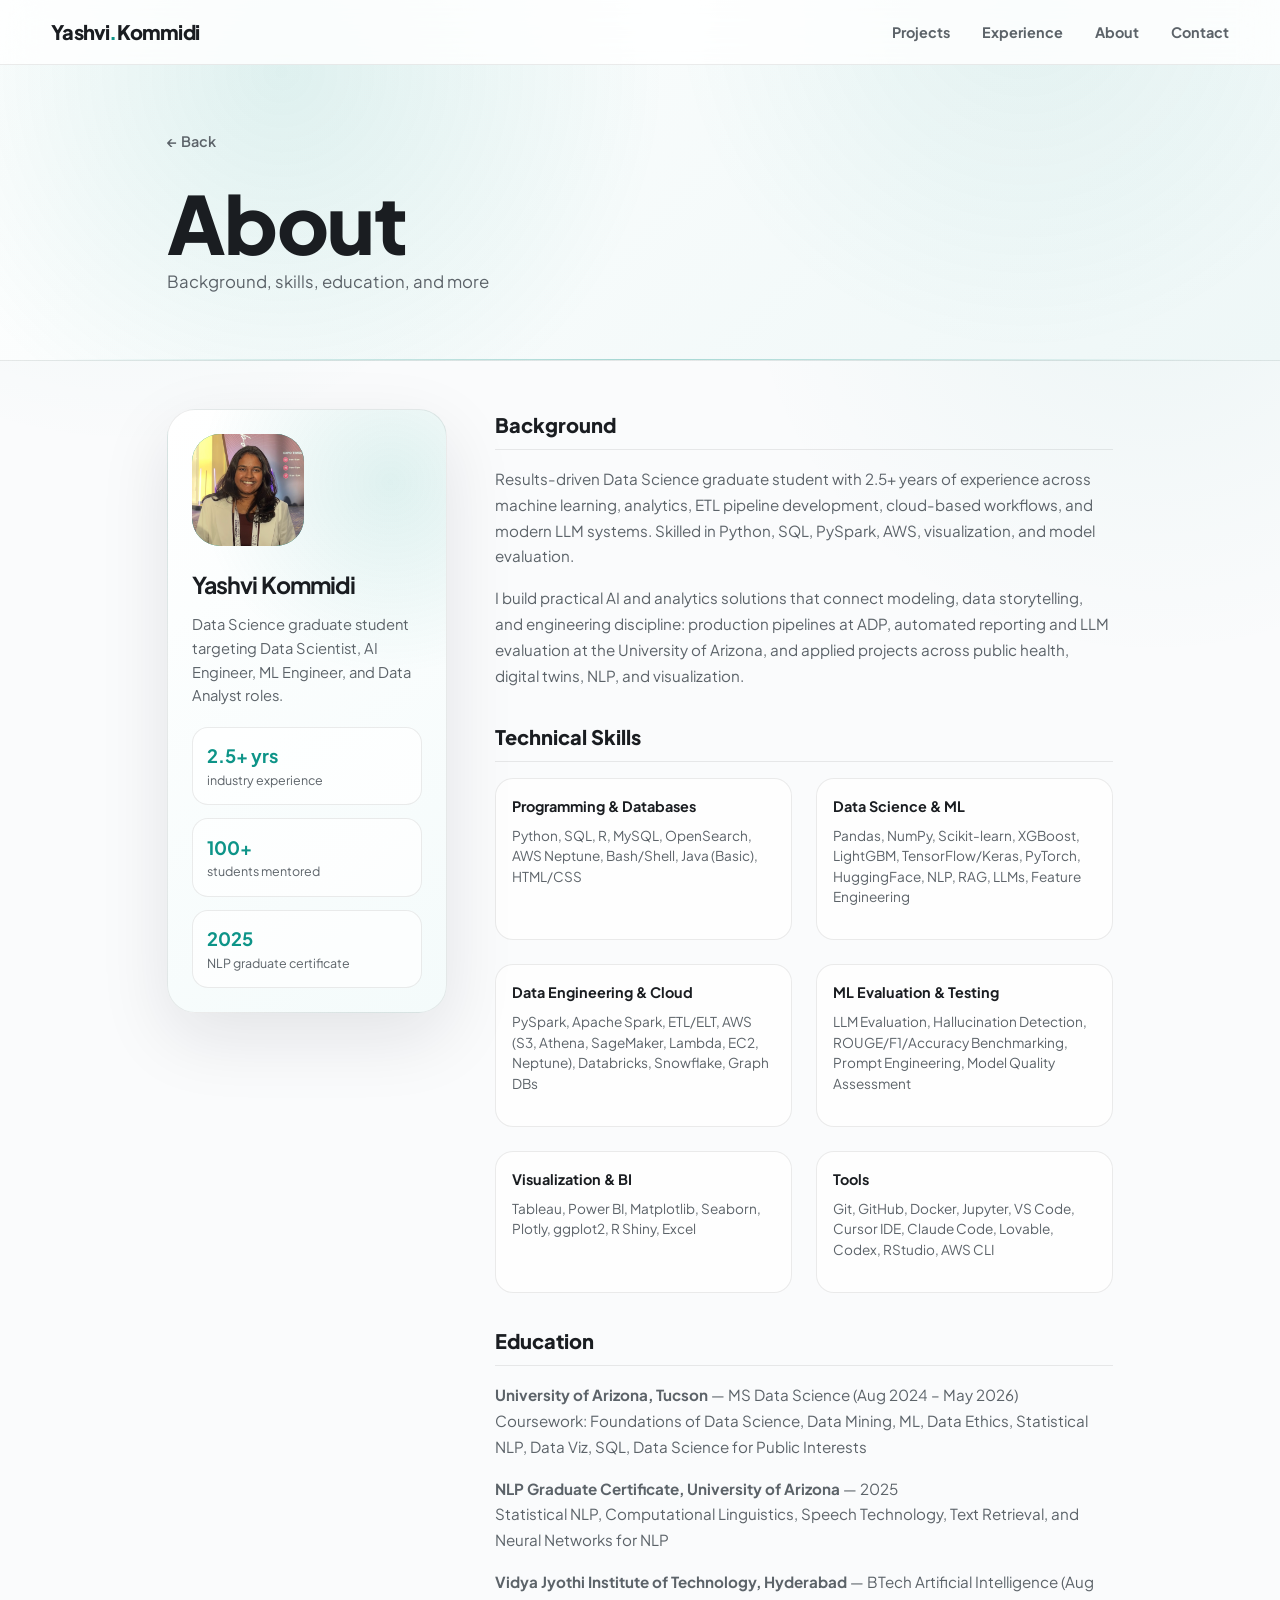
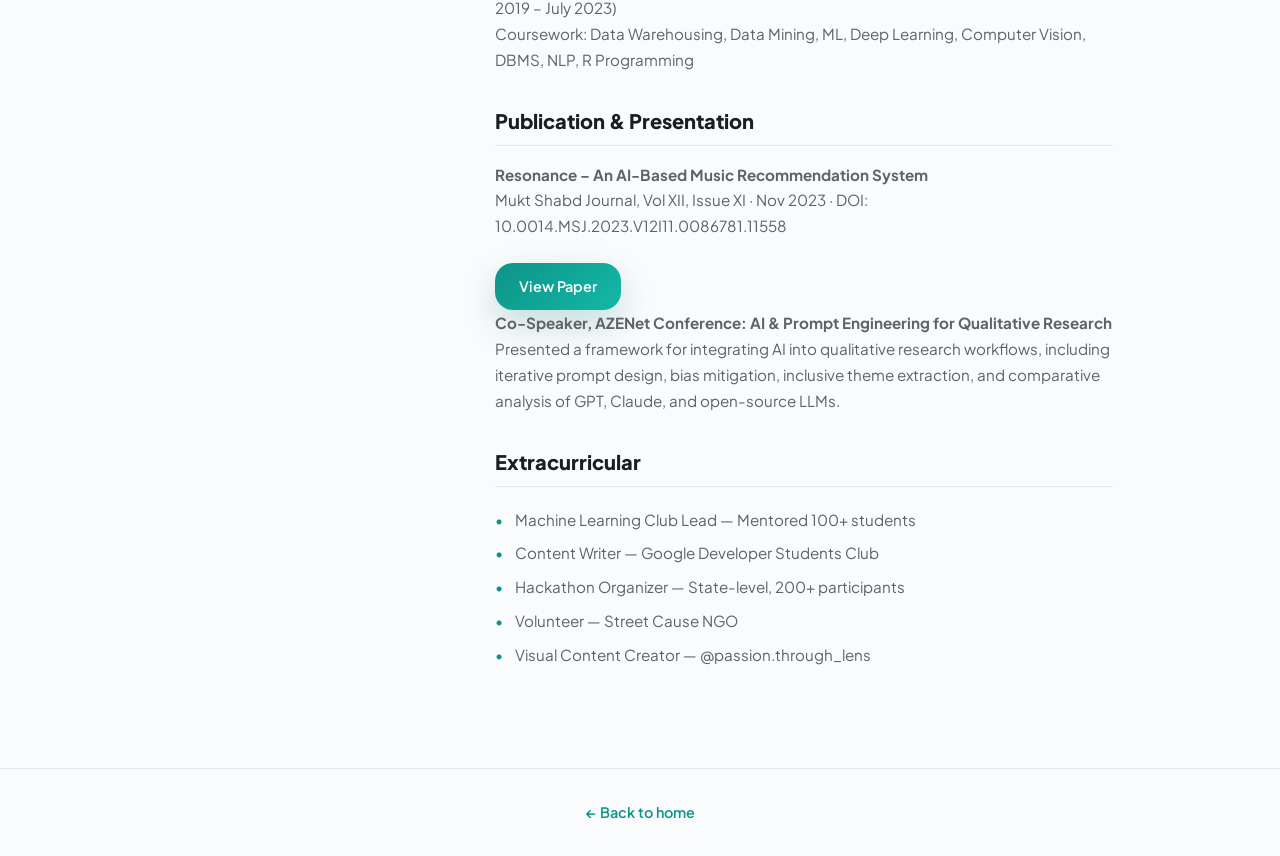
==== commit f6c03e7f: "Update experience and headshot styling Co-authored-by: Cursor <cursoragent@cursor.com>" ====
--- a/about.html
+++ b/about.html
@@ -4,7 +4,7 @@
   <meta charset="UTF-8">
   <meta name="viewport" content="width=device-width, initial-scale=1.0">
   <title>About | Yashvi Kommidi</title>
-  <link rel="stylesheet" href="styles.css?v=light-teal">
+  <link rel="stylesheet" href="styles.css?v=headshot-fix">
 </head>
 <body>
   <nav class="nav">
@@ -32,19 +32,19 @@
       <div class="about-grid container">
         <aside class="profile-card">
           <div class="profile-initials">
-            <img src="Yashvi-Headshot.png" alt="Yashvi Kommidi">
+            <img src="Yashvi-Headshot.png" alt="Yashvi Kommidi" width="112" height="112">
           </div>
           <h2>Yashvi Kommidi</h2>
           <p>Data Science graduate student targeting Data Scientist, AI Engineer, ML Engineer, and Data Analyst roles.</p>
           <div class="quick-stats">
-            <div><strong>2+ yrs</strong><span>industry experience</span></div>
+            <div><strong>2.5+ yrs</strong><span>industry experience</span></div>
             <div><strong>100+</strong><span>students mentored</span></div>
             <div><strong>2025</strong><span>NLP graduate certificate</span></div>
           </div>
         </aside>
         <div class="about-text">
           <h2>Background</h2>
-          <p>Results-driven Data Science graduate student with 2+ years of experience across machine learning, analytics, ETL pipeline development, cloud-based workflows, and modern LLM systems. Skilled in Python, SQL, PySpark, AWS, visualization, and model evaluation.</p>
+          <p>Results-driven Data Science graduate student with 2.5+ years of experience across machine learning, analytics, ETL pipeline development, cloud-based workflows, and modern LLM systems. Skilled in Python, SQL, PySpark, AWS, visualization, and model evaluation.</p>
           <p>I build practical AI and analytics solutions that connect modeling, data storytelling, and engineering discipline: production pipelines at ADP, automated reporting and LLM evaluation at the University of Arizona, and applied projects across public health, digital twins, NLP, and visualization.</p>
 
           <h2>Technical Skills</h2>
--- a/styles.css
+++ b/styles.css
@@ -491,18 +491,24 @@
 }
 
 .profile-initials {
+  position: relative;
+  flex-shrink: 0;
   width: 112px;
   height: 112px;
+  aspect-ratio: 1;
   margin-bottom: 1.25rem;
   border-radius: 28px;
   overflow: hidden;
   background: var(--accent);
+  isolation: isolate;
 }
 
 .profile-initials img {
   width: 100%;
   height: 100%;
+  max-width: 100%;
   object-fit: cover;
+  object-position: center top;
   display: block;
 }
 
